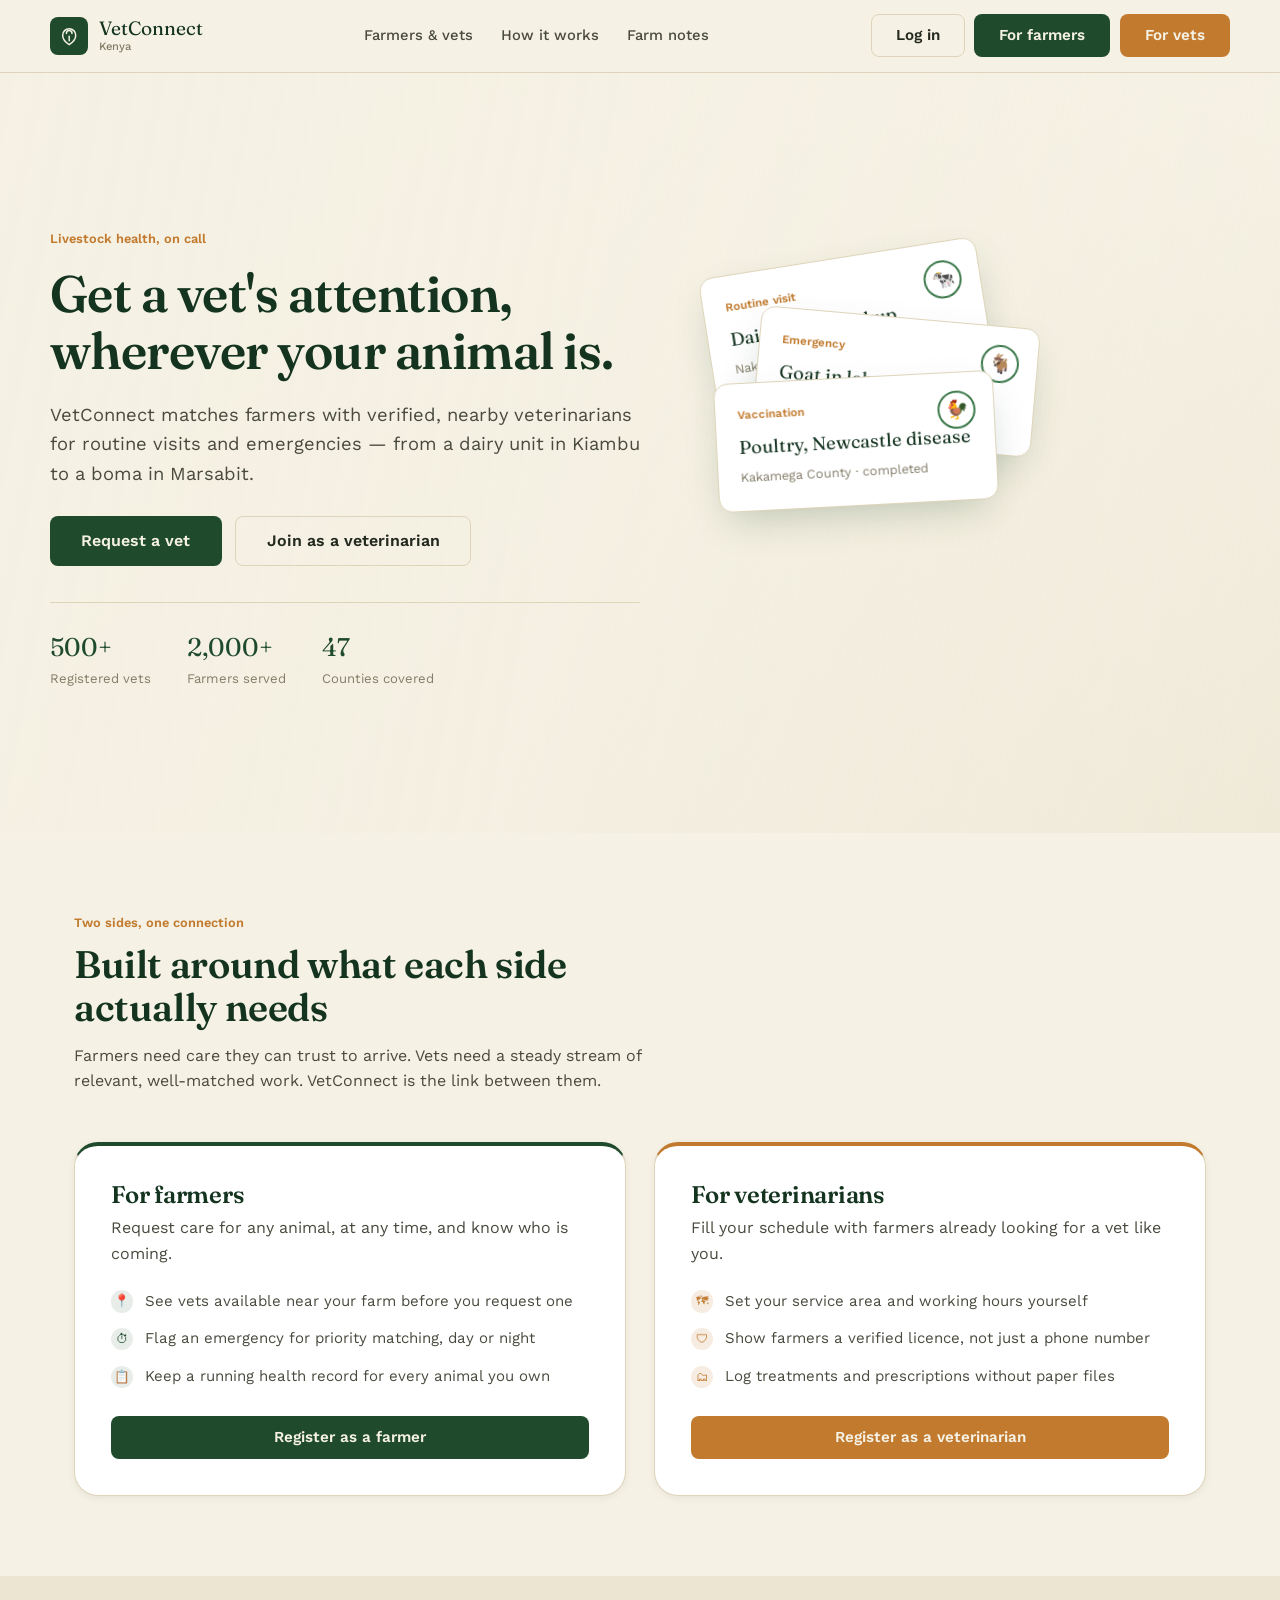
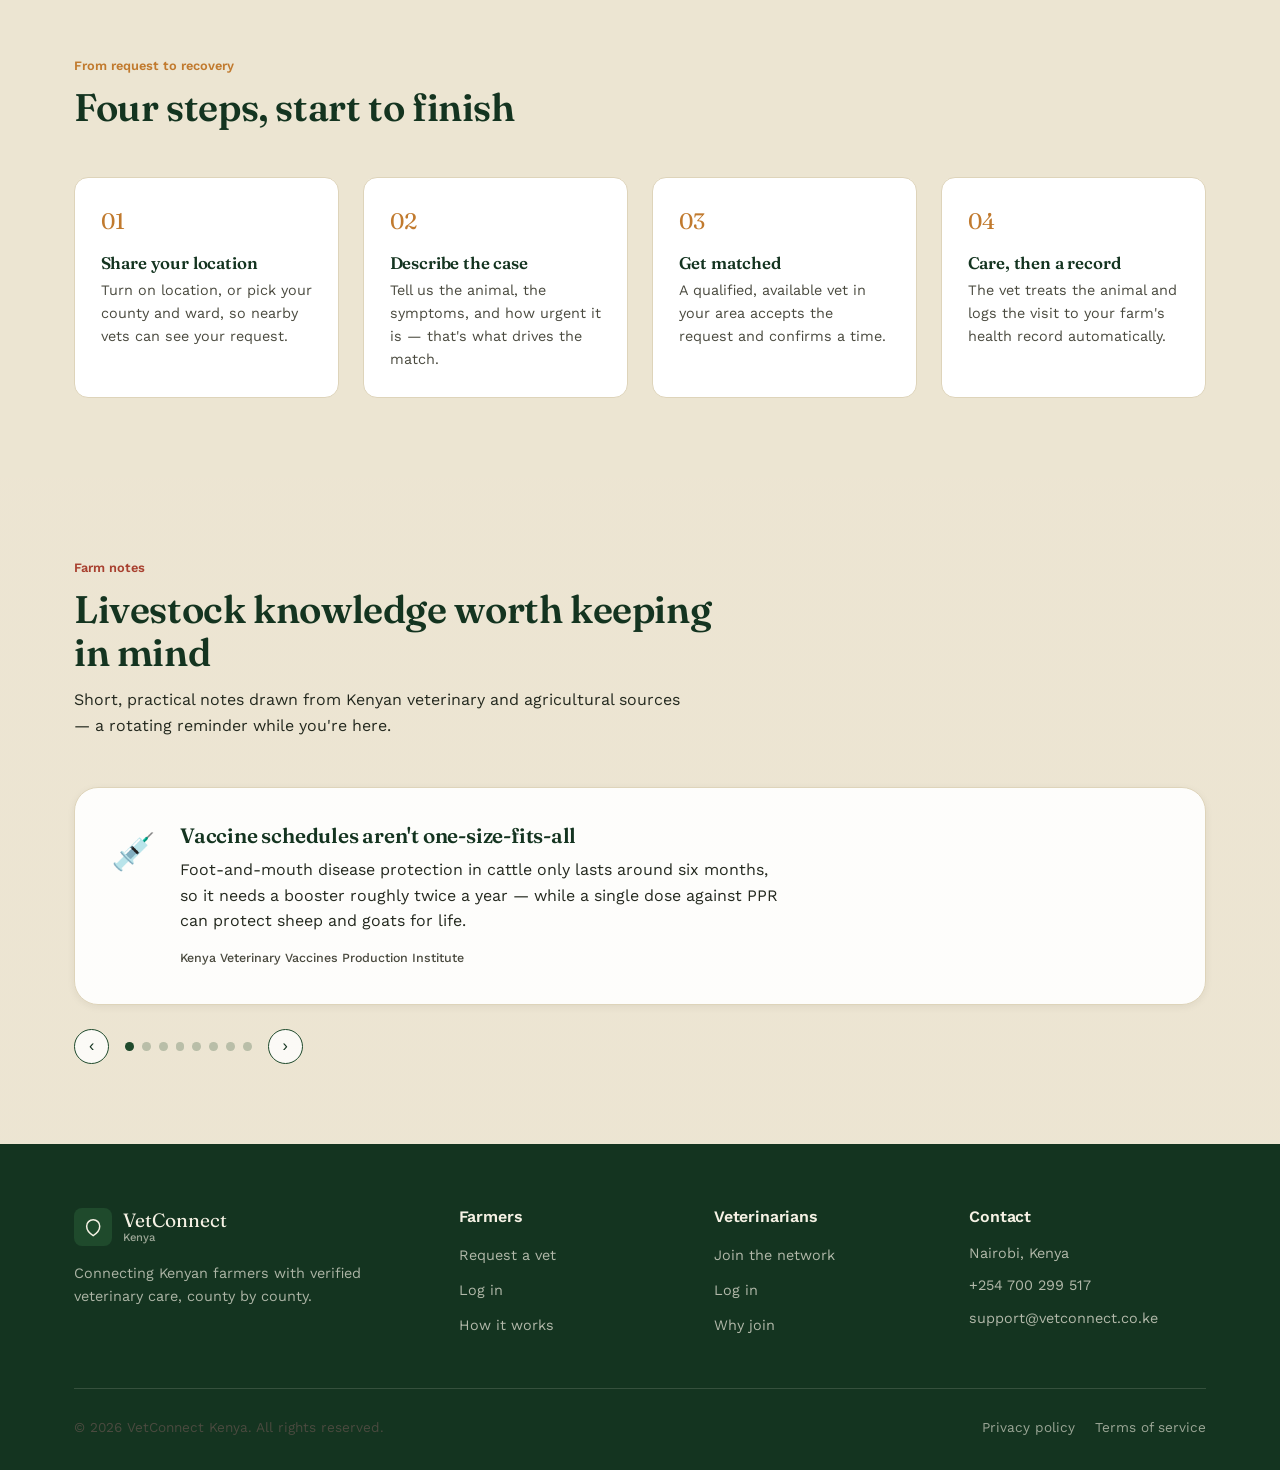
==== index.html @ 96717d95 "Add files via upload" ====
<!DOCTYPE html>
<html lang="en">
<head>
<meta charset="UTF-8" />
<meta name="viewport" content="width=device-width, initial-scale=1.0" />
<title>VetConnect Kenya — Veterinary care for every herd</title>
<meta name="description" content="Connect Kenyan farmers with verified veterinarians for routine and emergency livestock care, anywhere in the country." />
<link rel="stylesheet" href="styles.css" />
</head>
<body>

<header class="site-header">
  <div class="container header-row">
    <a href="index.html" class="brand">
      <span class="brand-mark">
        <svg viewBox="0 0 24 24" fill="none" xmlns="http://www.w3.org/2000/svg">
          <path d="M12 21c-4-2.5-7-6-7-10a7 7 0 0 1 14 0c0 4-3 7.5-7 10Z" stroke="#F5F1E4" stroke-width="1.6"/>
          <path d="M12 12v5" stroke="#F5F1E4" stroke-width="1.6" stroke-linecap="round"/>
          <path d="M9 9c0-1.7 1.3-3 3-3s3 1.3 3 3" stroke="#F5F1E4" stroke-width="1.6" stroke-linecap="round"/>
        </svg>
      </span>
      <span class="brand-name">VetConnect<small>Kenya</small></span>
    </a>
    <nav class="main-nav">
      <a href="#audience">Farmers &amp; vets</a>
      <a href="#how-it-works">How it works</a>
      <a href="#farm-notes">Farm notes</a>
    </nav>
    <div class="header-actions">
      <a href="login.html" class="btn btn-outline">Log in</a>
      <a href="register-farmer.html" class="btn btn-primary">For farmers</a>
      <a href="register-vet.html" class="btn btn-accent">For vets</a>
    </div>
    <button class="nav-toggle" aria-label="Toggle menu"><span></span><span></span><span></span></button>
  </div>
</header>

<section class="hero">
  <div class="container hero-inner">
    <div class="hero-copy">
      <span class="eyebrow">Livestock health, on call</span>
      <h1>Get a vet's attention, wherever your animal is.</h1>
      <p class="lede">VetConnect matches farmers with verified, nearby veterinarians for routine visits and emergencies — from a dairy unit in Kiambu to a boma in Marsabit.</p>
      <div class="hero-actions">
        <a href="register-farmer.html" class="btn btn-primary btn-lg">Request a vet</a>
        <a href="register-vet.html" class="btn btn-outline btn-lg">Join as a veterinarian</a>
      </div>
      <div class="hero-stats">
        <div class="hero-stat"><div class="num">500+</div><div class="label">Registered vets</div></div>
        <div class="hero-stat"><div class="num">2,000+</div><div class="label">Farmers served</div></div>
        <div class="hero-stat"><div class="num">47</div><div class="label">Counties covered</div></div>
      </div>
    </div>
    <div class="card-stack" aria-hidden="true">
      <div class="record-card c1">
        <div class="tag">Routine visit</div>
        <div class="title">Dairy herd checkup</div>
        <div class="meta">Nakuru County · confirmed</div>
        <div class="stamp">🐄</div>
      </div>
      <div class="record-card c2">
        <div class="tag">Emergency</div>
        <div class="title">Goat in labour</div>
        <div class="meta">Kajiado County · vet en route</div>
        <div class="stamp">🐐</div>
      </div>
      <div class="record-card c3">
        <div class="tag">Vaccination</div>
        <div class="title">Poultry, Newcastle disease</div>
        <div class="meta">Kakamega County · completed</div>
        <div class="stamp">🐓</div>
      </div>
    </div>
  </div>
</section>

<section id="audience">
  <div class="container">
    <div class="section-head">
      <span class="eyebrow">Two sides, one connection</span>
      <h2>Built around what each side actually needs</h2>
      <p>Farmers need care they can trust to arrive. Vets need a steady stream of relevant, well-matched work. VetConnect is the link between them.</p>
    </div>
    <div class="audience-grid">
      <div class="audience-card for-farmer">
        <h3>For farmers</h3>
        <p class="sub">Request care for any animal, at any time, and know who is coming.</p>
        <ul class="audience-list">
          <li><span class="dot">📍</span> See vets available near your farm before you request one</li>
          <li><span class="dot">⏱</span> Flag an emergency for priority matching, day or night</li>
          <li><span class="dot">📋</span> Keep a running health record for every animal you own</li>
        </ul>
        <a href="register-farmer.html" class="btn btn-primary btn-block">Register as a farmer</a>
      </div>
      <div class="audience-card for-vet">
        <h3>For veterinarians</h3>
        <p class="sub">Fill your schedule with farmers already looking for a vet like you.</p>
        <ul class="audience-list">
          <li><span class="dot">🗺</span> Set your service area and working hours yourself</li>
          <li><span class="dot">🛡</span> Show farmers a verified licence, not just a phone number</li>
          <li><span class="dot">🗂</span> Log treatments and prescriptions without paper files</li>
        </ul>
        <a href="register-vet.html" class="btn btn-accent btn-block">Register as a veterinarian</a>
      </div>
    </div>
  </div>
</section>

<section id="how-it-works" style="background: var(--sand-deep);">
  <div class="container">
    <div class="section-head">
      <span class="eyebrow">From request to recovery</span>
      <h2>Four steps, start to finish</h2>
    </div>
    <div class="steps-grid">
      <div class="step-card">
        <div class="step-index">01</div>
        <h4>Share your location</h4>
        <p>Turn on location, or pick your county and ward, so nearby vets can see your request.</p>
      </div>
      <div class="step-card">
        <div class="step-index">02</div>
        <h4>Describe the case</h4>
        <p>Tell us the animal, the symptoms, and how urgent it is — that's what drives the match.</p>
      </div>
      <div class="step-card">
        <div class="step-index">03</div>
        <h4>Get matched</h4>
        <p>A qualified, available vet in your area accepts the request and confirms a time.</p>
      </div>
      <div class="step-card">
        <div class="step-index">04</div>
        <h4>Care, then a record</h4>
        <p>The vet treats the animal and logs the visit to your farm's health record automatically.</p>
      </div>
    </div>
  </div>
</section>

<section id="farm-notes" class="notes-section">
  <div class="container">
    <div class="section-head">
      <span class="eyebrow">Farm notes</span>
      <h2>Livestock knowledge worth keeping in mind</h2>
      <p>Short, practical notes drawn from Kenyan veterinary and agricultural sources — a rotating reminder while you're here.</p>
    </div>
    <div class="notes-carousel" data-notes>
      <div class="notes-track">
        <div class="note-slide active">
          <div class="note-icon">💉</div>
          <div>
            <h3>Vaccine schedules aren't one-size-fits-all</h3>
            <p>Foot-and-mouth disease protection in cattle only lasts around six months, so it needs a booster roughly twice a year — while a single dose against PPR can protect sheep and goats for life.</p>
            <span class="note-source">Kenya Veterinary Vaccines Production Institute</span>
          </div>
        </div>
        <div class="note-slide">
          <div class="note-icon">🗺</div>
          <div>
            <h3>Vaccination priorities differ by region</h3>
            <p>National campaigns tend to target foot-and-mouth disease in dairy areas and PPR in arid and semi-arid zones, since an outbreak can trigger quarantines that stop a farmer from selling animals at all.</p>
            <span class="note-source">Ministry of Agriculture and Livestock Development</span>
          </div>
        </div>
        <div class="note-slide">
          <div class="note-icon">🐓</div>
          <div>
            <h3>Village poultry can skip the cold chain</h3>
            <p>A heat-stable strain of Newcastle disease vaccine lets free-range chickens be protected from about a week old, with boosters roughly every three months, without needing refrigeration in the field.</p>
            <span class="note-source">AfroTools agricultural data</span>
          </div>
        </div>
        <div class="note-slide">
          <div class="note-icon">🪱</div>
          <div>
            <h3>Deworm before you vaccinate</h3>
            <p>An animal carrying a heavy parasite load mounts a weaker immune response to a vaccine, so leaving one to two weeks between deworming and vaccination gets more out of both.</p>
            <span class="note-source">Agriculture.Institute best-practice notes</span>
          </div>
        </div>
        <div class="note-slide">
          <div class="note-icon">🌾</div>
          <div>
            <h3>Dry-season feed shortages are predictable</h3>
            <p>Smallholder herds that rely on Napier grass and crop residue tend to run short around September and October — farmers who bank surplus feed as hay or silage in the wet season ride that gap out more easily.</p>
            <span class="note-source">Smallholder dairy feeding research, semi-arid Kenya</span>
          </div>
        </div>
        <div class="note-slide">
          <div class="note-icon">🌿</div>
          <div>
            <h3>Fodder trees can rival concentrate feed</h3>
            <p>Calliandra, a fodder shrub grown across East Africa, carries protein levels close to commercial dairy concentrate and has been linked to a real lift in milk income where farmers plant enough of it.</p>
            <span class="note-source">Dairy nutrition research, Nyeri and Meru counties</span>
          </div>
        </div>
        <div class="note-slide">
          <div class="note-icon">🦟</div>
          <div>
            <h3>Time skin-disease vaccines around the rains</h3>
            <p>Cattle are usually first vaccinated against Lumpy Skin Disease around six months old, with a yearly booster best given just before the rains, when biting insects that spread the virus are most active.</p>
            <span class="note-source">Livestock vaccine guidance, Kenyan farm advisories</span>
          </div>
        </div>
        <div class="note-slide">
          <div class="note-icon">🌡</div>
          <div>
            <h3>The cold chain is where programs quietly fail</h3>
            <p>Most vaccines need to stay between about 2°C and 8°C from purchase to injection — a gap in that chain is one of the most common, least visible reasons a vaccination doesn't take.</p>
            <span class="note-source">Livestock vaccination guidance, Kenyan farm advisories</span>
          </div>
        </div>
      </div>
      <div class="notes-controls">
        <button class="notes-nav-btn" data-notes-prev aria-label="Previous tip">‹</button>
        <div class="notes-dots"></div>
        <button class="notes-nav-btn" data-notes-next aria-label="Next tip">›</button>
      </div>
    </div>
  </div>
</section>

<!--<section>
  <div class="container">
    <div class="cta-banner">
      <div>
        <h3>Your herd's next checkup shouldn't wait on a phone tree.</h3>
        <p>Set up your account in a couple of minutes and put a name to the vet who'll answer your next call.</p>
      </div>
      <div class="cta-banner-actions">
        <a href="register-farmer.html" class="btn btn-accent btn-lg">Get started as a farmer</a>
        <a href="register-vet.html" class="btn btn-ghost-light btn-lg">Get started as a vet</a>
      </div>
    </div>
  </div>
</section>
-->

<footer class="site-footer">
  <div class="container">
    <div class="footer-grid">
      <div class="footer-brand">
        <a href="index.html" class="brand">
          <span class="brand-mark">
            <svg viewBox="0 0 24 24" fill="none" xmlns="http://www.w3.org/2000/svg">
              <path d="M12 21c-4-2.5-7-6-7-10a7 7 0 0 1 14 0c0 4-3 7.5-7 10Z" stroke="#F5F1E4" stroke-width="1.6"/>
            </svg>
          </span>
          <span class="brand-name">VetConnect<small>Kenya</small></span>
        </a>
        <p>Connecting Kenyan farmers with verified veterinary care, county by county.</p>
      </div>
      <div class="footer-col">
        <h4>Farmers</h4>
        <ul>
          <li><a href="register-farmer.html">Request a vet</a></li>
          <li><a href="login.html">Log in</a></li>
          <li><a href="#how-it-works">How it works</a></li>
        </ul>
      </div>
      <div class="footer-col">
        <h4>Veterinarians</h4>
        <ul>
          <li><a href="register-vet.html">Join the network</a></li>
          <li><a href="login.html">Log in</a></li>
          <li><a href="#audience">Why join</a></li>
        </ul>
      </div>
      <div class="footer-col">
        <h4>Contact</h4>
        <p>Nairobi, Kenya</p>
        <p>+254 700 299 517</p>
        <p>support@vetconnect.co.ke</p>
      </div>
    </div>
    <div class="footer-bottom">
      <p>© 2026 VetConnect Kenya. All rights reserved.</p>
      <div class="footer-legal">
        <a href="#">Privacy policy</a>
        <a href="#">Terms of service</a>
      </div>
    </div>
  </div>
</footer>

<script src="script.js"></script>
<script>
// If already signed in, swap the auth buttons for a dashboard link
(function(){const u=Session.user;if(!u||!Session.token)return;const a=document.querySelector('.header-actions');
a.innerHTML='<a href="'+Session.home(u.role)+'" class="btn btn-primary">Open my dashboard</a><a href="#" class="btn btn-outline" id="lo">Log out</a>';
document.getElementById('lo').onclick=e=>{e.preventDefault();Session.clear();location.reload();};})();
</script>
</body>
</html>
---- styles.css ----
/* ==========================================================================
   VetConnect Kenya — Design System
   Palette: deep forest greens (pasture) + burnt ochre (savanna sun)
   Type: Fraunces (display, warm serif) + Work Sans (body, grotesk)
   ========================================================================== */

@import url('https://fonts.googleapis.com/css2?family=Fraunces:opsz,wght@9..144,400;9..144,500;9..144,600;9..144,700&family=Work+Sans:wght@400;500;600;700&display=swap');

*, *::before, *::after { box-sizing: border-box; margin: 0; padding: 0; }

:root {
  /* Core palette */
  --forest: #1F4A2C;
  --forest-deep: #143420;
  --forest-light: #3E7A4C;
  --ochre: #C17A2E;
  --ochre-light: #E0A458;
  --brick: #A8402F;

  --sand: #F5F1E4;
  --sand-deep: #ECE5D2;
  --ink: #24291F;
  --ink-soft: #4A4A3F;
  --muted: #837C68;
  --card: #FFFFFF;
  --line: #DED4BA;

  --on-forest: #F5F1E4;

  --shadow-1: 0 2px 10px -2px rgba(36, 41, 31, 0.10);
  --shadow-2: 0 16px 40px -12px rgba(31, 74, 44, 0.28);

  --radius-s: 8px;
  --radius-m: 14px;
  --radius-l: 24px;

  --font-display: 'Fraunces', 'Iowan Old Style', Georgia, serif;
  --font-body: 'Work Sans', system-ui, -apple-system, sans-serif;

  --wrap: 1180px;
}

html { scroll-behavior: smooth; }

body {
  font-family: var(--font-body);
  background: var(--sand);
  color: var(--ink);
  line-height: 1.6;
  font-size: 16px;
  -webkit-font-smoothing: antialiased;
}

@media (prefers-reduced-motion: reduce) {
  html { scroll-behavior: auto; }
  *, *::before, *::after { animation-duration: 0.001ms !important; animation-iteration-count: 1 !important; transition-duration: 0.001ms !important; }
}

.container { max-width: var(--wrap); margin: 0 auto; padding: 0 1.5rem; }

h1, h2, h3, h4 {
  font-family: var(--font-display);
  font-weight: 600;
  line-height: 1.12;
  color: var(--forest-deep);
  letter-spacing: -0.01em;
}

p { color: var(--ink-soft); max-width: 62ch; }

a { color: inherit; }

.eyebrow {
  font-family: var(--font-body);
  font-size: 0.8rem;
  font-weight: 600;
  color: var(--ochre);
}

.forest { color: var(--forest); }
.ochre { color: var(--ochre); }
.brick { color: var(--brick); }

/* ---------- Buttons ---------- */
.btn {
  display: inline-flex;
  align-items: center;
  justify-content: center;
  gap: 0.5rem;
  padding: 0.8rem 1.5rem;
  border-radius: var(--radius-s);
  font-family: var(--font-body);
  font-weight: 600;
  font-size: 0.95rem;
  cursor: pointer;
  border: 1px solid transparent;
  transition: transform 0.15s ease, box-shadow 0.15s ease, background 0.15s ease;
  text-decoration: none;
  line-height: 1;
}
.btn-primary { background: var(--forest); color: var(--on-forest); }
.btn-primary:hover { background: var(--forest-deep); box-shadow: var(--shadow-1); }
.btn-accent { background: var(--ochre); color: var(--on-forest); }
.btn-accent:hover { background: #A9661F; box-shadow: var(--shadow-1); }
.btn-outline { background: transparent; border-color: var(--line); color: var(--ink); }
.btn-outline:hover { background: var(--card); border-color: var(--forest); }
.btn-ghost-light { background: transparent; border-color: rgba(245,241,228,0.4); color: var(--on-forest); }
.btn-ghost-light:hover { background: rgba(245,241,228,0.12); }
.btn-lg { padding: 1rem 1.9rem; font-size: 1rem; }
.btn-block { width: 100%; }
.btn:disabled { opacity: 0.6; cursor: not-allowed; }

/* ---------- Header ---------- */
.site-header {
  background: rgba(245, 241, 228, 0.92);
  backdrop-filter: blur(8px);
  border-bottom: 1px solid var(--line);
  position: sticky;
  top: 0;
  z-index: 50;
}
.header-row {
  display: flex;
  align-items: center;
  justify-content: space-between;
  padding: 0.9rem 0;
  gap: 1rem;
}
.brand { display: flex; align-items: center; gap: 0.65rem; text-decoration: none; }
.brand-mark {
  width: 2.4rem; height: 2.4rem; border-radius: 8px;
  background: var(--forest);
  display: flex; align-items: center; justify-content: center;
  flex-shrink: 0;
}
.brand-mark svg { width: 1.4rem; height: 1.4rem; }
.brand-name { font-family: var(--font-display); font-size: 1.2rem; color: var(--forest-deep); line-height: 1; }
.brand-name small { display: block; font-family: var(--font-body); font-size: 0.7rem; color: var(--muted); font-weight: 500; margin-top: 0.15rem; }

.main-nav { display: flex; align-items: center; gap: 1.75rem; }
.main-nav a { text-decoration: none; color: var(--ink-soft); font-size: 0.92rem; font-weight: 500; transition: color 0.2s; }
.main-nav a:hover { color: var(--forest); }

.header-actions { display: flex; align-items: center; gap: 0.6rem; }
.nav-toggle { display: none; background: none; border: none; cursor: pointer; padding: 0.4rem; }
.nav-toggle span { display: block; width: 22px; height: 2px; background: var(--ink); margin: 5px 0; }

/* ---------- Hero ---------- */
.hero { position: relative; overflow: hidden; background: linear-gradient(180deg, var(--sand) 0%, var(--sand-deep) 100%); }
.hero-inner {
  display: grid;
  grid-template-columns: 1.05fr 0.95fr;
  gap: 3.5rem;
  align-items: center;
  padding: 4.5rem 0 4rem;
}
.hero-copy .eyebrow { display: inline-block; margin-bottom: 1rem; }
.hero-copy h1 { font-size: clamp(2.2rem, 4vw, 3.4rem); margin-bottom: 1.25rem; }
.hero-copy p.lede { font-size: 1.15rem; margin-bottom: 1.75rem; }
.hero-actions { display: flex; flex-wrap: wrap; gap: 0.85rem; margin-bottom: 2.25rem; }

.hero-stats { display: flex; gap: 2.25rem; flex-wrap: wrap; padding-top: 1.5rem; border-top: 1px solid var(--line); }
.hero-stat .num { font-family: var(--font-display); font-size: 1.6rem; color: var(--forest); }
.hero-stat .label { font-size: 0.82rem; color: var(--muted); }

/* Record-card stack visual (replaces generic phone mockup) */
.card-stack {
  position: relative;
  height: 420px;
  display: flex;
  align-items: center;
  justify-content: center;
}
.record-card {
  position: absolute;
  width: 280px;
  background: var(--card);
  border-radius: var(--radius-m);
  box-shadow: var(--shadow-2);
  padding: 1.4rem;
  border: 1px solid var(--line);
  opacity: 0;
  transform: translateY(28px) rotate(0deg);
  animation: settle 0.7s cubic-bezier(.2,.8,.2,1) forwards;
}
.record-card .tag { font-size: 0.72rem; font-weight: 600; color: var(--ochre); text-transform: none; margin-bottom: 0.5rem; }
.record-card .title { font-family: var(--font-display); font-size: 1.15rem; color: var(--forest-deep); margin-bottom: 0.35rem; }
.record-card .meta { font-size: 0.8rem; color: var(--muted); }
.record-card .stamp {
  position: absolute; top: 1.1rem; right: 1.1rem;
  width: 2.4rem; height: 2.4rem; border-radius: 50%;
  border: 2px solid var(--forest-light);
  display: flex; align-items: center; justify-content: center;
  font-size: 1.15rem;
}
.record-card.c1 { --r: -9deg; z-index: 1; animation-delay: 0.05s; top: 10px; left: 10px; }
.record-card.c2 { --r: 5deg; z-index: 2; animation-delay: 0.2s; top: 70px; left: 60px; }
.record-card.c3 { --r: -3deg; z-index: 3; animation-delay: 0.35s; top: 130px; left: 20px; }
@keyframes settle {
  from { opacity: 0; transform: translateY(28px) rotate(0deg); }
  to   { opacity: 1; transform: translateY(0) rotate(var(--r)); }
}

/* ---------- Section shell ---------- */
section { padding: 5rem 0; }
.section-head { max-width: 640px; margin-bottom: 3rem; }
.section-head .eyebrow { display: block; margin-bottom: 0.6rem; }
.section-head h2 { font-size: clamp(1.8rem, 3vw, 2.4rem); margin-bottom: 0.85rem; }

/* ---------- Audience split (replaces duplicated feature columns) ---------- */
.audience-grid { display: grid; grid-template-columns: 1fr 1fr; gap: 1.75rem; }
.audience-card {
  background: var(--card);
  border: 1px solid var(--line);
  border-radius: var(--radius-l);
  padding: 2.25rem;
  box-shadow: var(--shadow-1);
  display: flex;
  flex-direction: column;
}
.audience-card.for-farmer { border-top: 4px solid var(--forest); }
.audience-card.for-vet { border-top: 4px solid var(--ochre); }
.audience-card h3 { font-size: 1.5rem; margin-bottom: 0.4rem; }
.audience-card p.sub { margin-bottom: 1.4rem; }
.audience-list { list-style: none; display: flex; flex-direction: column; gap: 0.85rem; margin-bottom: 1.75rem; flex: 1; }
.audience-list li { display: flex; gap: 0.7rem; font-size: 0.94rem; color: var(--ink-soft); align-items: flex-start; }
.audience-list li .dot {
  flex-shrink: 0; width: 1.4rem; height: 1.4rem; border-radius: 50%;
  display: flex; align-items: center; justify-content: center;
  font-size: 0.78rem; margin-top: 0.1rem;
}
.for-farmer .dot { background: rgba(31,74,44,0.1); color: var(--forest); }
.for-vet .dot { background: rgba(193,122,46,0.14); color: var(--ochre); }

/* ---------- Steps ---------- */
.steps-grid { display: grid; grid-template-columns: repeat(4, 1fr); gap: 1.5rem; }
.step-card { background: var(--card); border: 1px solid var(--line); border-radius: var(--radius-m); padding: 1.6rem; position: relative; }
.step-index { font-family: var(--font-display); font-size: 1.4rem; color: var(--ochre); margin-bottom: 0.9rem; }
.step-card h4 { font-size: 1.05rem; margin-bottom: 0.4rem; }
.step-card p { font-size: 0.9rem; }

/* ---------- Farm Notes carousel (educational content) ---------- */
.notes-section { background: var(--forest-deep); color: var(--on-forest); }
.notes-section .section-head h2 { color: var(--on-forest); }
.notes-section .section-head p { color: rgba(245,241,228,0.72); }
.notes-section .eyebrow { color: var(--ochre-light); }

.notes-carousel { position: relative; }
.notes-track { display: grid; grid-template-columns: 1fr; }
.note-slide {
  grid-column: 1; grid-row: 1;
  display: grid;
  grid-template-columns: auto 1fr;
  gap: 1.5rem;
  align-items: flex-start;
  background: rgba(245,241,228,0.06);
  border: 1px solid rgba(245,241,228,0.14);
  border-radius: var(--radius-l);
  padding: 2.25rem;
  opacity: 0;
  visibility: hidden;
  transition: opacity 0.5s ease;
}
.note-slide.active { opacity: 1; visibility: visible; position: relative; }
.note-slide:not(.active) { position: absolute; inset: 0; }
.note-icon { font-size: 2.25rem; }
.note-slide h3 { color: var(--on-forest); font-size: 1.3rem; margin-bottom: 0.65rem; }
.note-slide p { color: rgba(245,241,228,0.82); max-width: 60ch; margin: 0; }
.note-source { display: block; margin-top: 0.85rem; font-size: 0.78rem; color: rgba(245,241,228,0.5); }

.notes-controls { display: flex; align-items: center; gap: 1rem; margin-top: 1.5rem; }
.notes-dots { display: flex; gap: 0.5rem; }
.notes-dots button {
  width: 0.55rem; height: 0.55rem; border-radius: 50%; border: none;
  background: rgba(245,241,228,0.3); cursor: pointer; padding: 0;
}
.notes-dots button.active { background: var(--ochre-light); }
.notes-nav-btn {
  width: 2.2rem; height: 2.2rem; border-radius: 50%;
  border: 1px solid rgba(245,241,228,0.3); background: transparent; color: var(--on-forest);
  cursor: pointer; font-size: 1rem; display: flex; align-items: center; justify-content: center;
}
.notes-nav-btn:hover { background: rgba(245,241,228,0.12); }

/* ---------- CTA banner ---------- */
.cta-banner {
  background: var(--forest);
  color: var(--on-forest);
  border-radius: var(--radius-l);
  padding: 3rem;
  display: flex;
  align-items: center;
  justify-content: space-between;
  gap: 2rem;
  flex-wrap: wrap;
}
.cta-banner h3 { color: var(--on-forest); font-size: 1.7rem; margin-bottom: 0.5rem; }
.cta-banner p { color: rgba(245,241,228,0.78); margin-bottom: 0; }
.cta-banner-actions { display: flex; gap: 0.85rem; flex-wrap: wrap; }

/* ---------- Footer ---------- */
.site-footer { background: var(--forest-deep); color: rgba(245,241,228,0.85); padding: 4rem 0 2rem; }
.footer-grid { display: grid; grid-template-columns: 1.6fr 1fr 1fr 1.1fr; gap: 2.5rem; margin-bottom: 3rem; }
.site-footer .brand-name { color: var(--on-forest); }
.site-footer .brand-name small { color: rgba(245,241,228,0.6); }
.footer-brand p { font-size: 0.9rem; color: rgba(245,241,228,0.68); margin: 1rem 0 0; }
.footer-col h4 { color: var(--on-forest); font-size: 1rem; margin-bottom: 1rem; font-family: var(--font-body); font-weight: 600; }
.footer-col ul { list-style: none; display: flex; flex-direction: column; gap: 0.6rem; }
.footer-col a { color: rgba(245,241,228,0.7); text-decoration: none; font-size: 0.9rem; }
.footer-col a:hover { color: var(--on-forest); }
.footer-col p { color: rgba(245,241,228,0.7); font-size: 0.9rem; margin-bottom: 0.6rem; }
.footer-bottom { border-top: 1px solid rgba(245,241,228,0.15); padding-top: 1.75rem; display: flex; justify-content: space-between; flex-wrap: wrap; gap: 1rem; font-size: 0.85rem; color: rgba(245,241,228,0.6); }
.footer-legal { display: flex; gap: 1.25rem; }
.footer-legal a { color: rgba(245,241,228,0.6); text-decoration: none; }
.footer-legal a:hover { color: var(--on-forest); }

/* ---------- Forms (register / login) ---------- */
.auth-shell {
  min-height: calc(100vh - 65px);
  display: grid;
  grid-template-columns: 1fr 1fr;
}
.auth-aside {
  background: var(--forest-deep);
  color: var(--on-forest);
  padding: 3.5rem;
  display: flex;
  flex-direction: column;
  justify-content: space-between;
}
.auth-aside h2 { color: var(--on-forest); font-size: 2rem; max-width: 22ch; }
.auth-aside p { color: rgba(245,241,228,0.75); margin-top: 1rem; max-width: 40ch; }
.aside-points { list-style: none; display: flex; flex-direction: column; gap: 1.1rem; margin-top: 2.5rem; }
.aside-points li { display: flex; gap: 0.75rem; font-size: 0.94rem; color: rgba(245,241,228,0.85); }
.auth-main { display: flex; align-items: center; justify-content: center; padding: 3rem 1.5rem; }
.auth-form-wrap { width: 100%; max-width: 420px; }
.auth-form-wrap .eyebrow { display: block; margin-bottom: 0.5rem; }
.auth-form-wrap h1 { font-size: 1.9rem; margin-bottom: 0.4rem; }
.auth-form-wrap > p { margin-bottom: 2rem; }

.field { margin-bottom: 1.15rem; }
.field label { display: block; font-size: 0.85rem; font-weight: 600; color: var(--ink-soft); margin-bottom: 0.4rem; }
.field input,
.field select,
.field textarea {
  width: 100%;
  padding: 0.75rem 0.9rem;
  border: 1px solid var(--line);
  border-radius: var(--radius-s);
  font-family: var(--font-body);
  font-size: 0.95rem;
  background: var(--card);
  color: var(--ink);
}
.field input:focus, .field select:focus, .field textarea:focus {
  outline: 2px solid var(--forest-light);
  outline-offset: 1px;
  border-color: var(--forest-light);
}
.field-row { display: grid; grid-template-columns: 1fr 1fr; gap: 1rem; }
.role-toggle { display: flex; gap: 0.6rem; margin-bottom: 1.5rem; }
.role-toggle button {
  flex: 1; padding: 0.7rem; border-radius: var(--radius-s); border: 1px solid var(--line);
  background: var(--card); font-family: var(--font-body); font-weight: 600; font-size: 0.9rem; cursor: pointer;
  color: var(--ink-soft);
}
.role-toggle button.active { background: var(--forest); color: var(--on-forest); border-color: var(--forest); }
.form-foot { margin-top: 1.5rem; font-size: 0.9rem; color: var(--muted); text-align: center; }
.form-foot a { color: var(--forest); font-weight: 600; text-decoration: none; }
.form-note { font-size: 0.78rem; color: var(--muted); margin-top: 1.25rem; }

/* ---------- Dashboard ---------- */
.dash-shell { display: flex; min-height: calc(100vh - 65px); }
.dash-side {
  width: 240px; flex-shrink: 0; background: var(--forest-deep); color: var(--on-forest);
  padding: 2rem 1.25rem; display: flex; flex-direction: column; gap: 0.35rem;
}
.dash-side .who { padding: 0 0.5rem 1.5rem; border-bottom: 1px solid rgba(245,241,228,0.15); margin-bottom: 1rem; }
.dash-side .who .name { font-family: var(--font-display); font-size: 1.15rem; }
.dash-side .who .role { font-size: 0.8rem; color: rgba(245,241,228,0.6); }
.dash-link {
  display: flex; align-items: center; gap: 0.7rem; padding: 0.65rem 0.75rem; border-radius: var(--radius-s);
  color: rgba(245,241,228,0.82); text-decoration: none; font-size: 0.92rem; font-weight: 500;
}
.dash-link:hover { background: rgba(245,241,228,0.08); }
.dash-link.active { background: rgba(245,241,228,0.12); color: var(--on-forest); }
.dash-main { flex: 1; padding: 2.5rem 3rem; background: var(--sand); }
.dash-header { display: flex; justify-content: space-between; align-items: flex-start; margin-bottom: 2rem; flex-wrap: wrap; gap: 1rem; }
.dash-header h1 { font-size: 1.8rem; }
.dash-header p { margin-top: 0.25rem; }

.dash-grid { display: grid; grid-template-columns: repeat(3, 1fr); gap: 1.25rem; margin-bottom: 2rem; }
.stat-card { background: var(--card); border: 1px solid var(--line); border-radius: var(--radius-m); padding: 1.4rem; }
.stat-card .num { font-family: var(--font-display); font-size: 1.9rem; color: var(--forest); }
.stat-card .label { font-size: 0.85rem; color: var(--muted); margin-top: 0.2rem; }

.panel { background: var(--card); border: 1px solid var(--line); border-radius: var(--radius-m); padding: 1.6rem; margin-bottom: 1.5rem; }
.panel h3 { font-size: 1.1rem; margin-bottom: 1rem; }
.list-row { display: flex; justify-content: space-between; align-items: center; padding: 0.75rem 0; border-bottom: 1px solid var(--line); font-size: 0.92rem; }
.list-row:last-child { border-bottom: none; }
.pill { font-size: 0.75rem; font-weight: 600; padding: 0.25rem 0.65rem; border-radius: 999px; }
.pill.done { background: rgba(31,74,44,0.1); color: var(--forest); }
.pill.progress { background: rgba(193,122,46,0.14); color: var(--ochre); }
.pill.new { background: rgba(168,64,47,0.12); color: var(--brick); }

.quick-grid { display: grid; grid-template-columns: 1fr 1fr; gap: 1rem; margin-bottom: 1.5rem; }
.quick-action {
  background: var(--card); border: 1px solid var(--line); border-radius: var(--radius-m);
  padding: 1.3rem; text-align: left; cursor: pointer; font-family: var(--font-body);
  display: flex; flex-direction: column; gap: 0.4rem;
}
.quick-action:hover { border-color: var(--forest-light); box-shadow: var(--shadow-1); }
.quick-action .icon { font-size: 1.4rem; }
.quick-action .title { font-weight: 600; color: var(--ink); }
.quick-action .desc { font-size: 0.82rem; color: var(--muted); }

.banner-tip {
  background: linear-gradient(120deg, var(--forest), var(--forest-light));
  color: var(--on-forest); border-radius: var(--radius-m); padding: 1.4rem 1.6rem;
  display: flex; gap: 1rem; align-items: flex-start; margin-bottom: 1.5rem;
}
.banner-tip .icon { font-size: 1.5rem; }
.banner-tip h4 { color: var(--on-forest); font-size: 1rem; margin-bottom: 0.25rem; }
.banner-tip p { color: rgba(245,241,228,0.85); font-size: 0.9rem; margin: 0; }

.modal-backdrop {
  position: fixed; inset: 0; background: rgba(20,52,32,0.45); display: none;
  align-items: center; justify-content: center; z-index: 100; padding: 1.5rem;
}
.modal-backdrop.open { display: flex; }
.modal-box { background: var(--card); border-radius: var(--radius-m); padding: 2rem; max-width: 420px; width: 100%; }
.modal-box h3 { margin-bottom: 0.6rem; }
.modal-box p { margin-bottom: 1.5rem; }
.modal-actions { display: flex; gap: 0.75rem; justify-content: flex-end; }

/* ---------- Responsive ---------- */
@media (max-width: 980px) {
  .hero-inner { grid-template-columns: 1fr; padding-top: 2.5rem; }
  .card-stack { order: -1; height: 320px; }
  .audience-grid { grid-template-columns: 1fr; }
  .steps-grid { grid-template-columns: 1fr 1fr; }
  .footer-grid { grid-template-columns: 1fr 1fr; }
  .auth-shell { grid-template-columns: 1fr; }
  .auth-aside { display: none; }
  .dash-grid { grid-template-columns: 1fr; }
  .quick-grid { grid-template-columns: 1fr; }
}
@media (max-width: 720px) {
  .main-nav, .header-actions .btn-outline { display: none; }
  .nav-toggle { display: block; }
  .steps-grid { grid-template-columns: 1fr; }
  .footer-grid { grid-template-columns: 1fr; }
  .note-slide { grid-template-columns: 1fr; }
  .dash-shell { flex-direction: column; }
  .dash-side { width: 100%; flex-direction: row; overflow-x: auto; }
  .dash-main { padding: 1.75rem 1.25rem; }
  .cta-banner { flex-direction: column; align-items: flex-start; }
}

/* ==========================================================================
   Backend-era additions: farm backgrounds, toasts, chat, requests, tables
   ========================================================================== */
/* Farmer-style photo backgrounds (remote photos; the green overlay keeps text readable if they fail to load) */
.hero {
  background:
    linear-gradient(100deg, rgba(245,241,228,0.96) 0%, rgba(245,241,228,0.88) 45%, rgba(245,241,228,0.35) 100%),
    url('https://images.unsplash.com/photo-1500595046743-cd271d694d30?auto=format&fit=crop&w=1800&q=70') center/cover,
    linear-gradient(180deg, var(--sand) 0%, var(--sand-deep) 100%);
}
.auth-aside {
  background:
    linear-gradient(180deg, rgba(20,52,32,0.82), rgba(20,52,32,0.94)),
    url('https://images.unsplash.com/photo-1516467508483-a7212febe31a?auto=format&fit=crop&w=1000&q=70') center/cover,
    var(--forest-deep);
}
.notes-section {
  background:
    linear-gradient(rgba(236,229,210,0.93), rgba(236,229,210,0.93)),
    url('https://images.unsplash.com/photo-1560493676-04071c5f467b?auto=format&fit=crop&w=1600&q=60') center/cover, var(--sand-deep);
}
.dash-main { background: linear-gradient(rgba(245,241,228,0.95), rgba(245,241,228,0.95)), url('https://images.unsplash.com/photo-1500382017468-9049fed747ef?auto=format&fit=crop&w=1600&q=50') center/cover fixed, var(--sand); }
.dash-main [hidden], [hidden] { display: none !important; }
.dash-link { cursor: pointer; }
.dash-side .dash-link .count { margin-left: auto; background: var(--ochre); color: #fff; border-radius: 999px; font-size: 0.7rem; padding: 0.05rem 0.5rem; }
.dash-side .dash-link .count:empty { display: none; }

.toasts { position: fixed; top: 1rem; right: 1rem; z-index: 200; display: flex; flex-direction: column; gap: 0.5rem; max-width: 340px; }
.toast { background: var(--forest); color: var(--on-forest); padding: 0.8rem 1rem; border-radius: var(--radius-s); box-shadow: var(--shadow-2); font-size: 0.9rem; animation: toast-in .25s ease; }
.toast.err { background: var(--brick); } .toast.alert { background: var(--ochre); }
@keyframes toast-in { from { transform: translateY(-8px); opacity: 0; } }

.pill.emergency { background: var(--brick); color: #fff; } .pill.urgent { background: var(--ochre); color: #fff; }
.pill.cancelled { background: var(--sand-deep); color: var(--muted); }
.live-dot { display: inline-block; width: 9px; height: 9px; border-radius: 50%; background: #2f9e44; margin-right: 0.4rem; box-shadow: 0 0 0 0 rgba(47,158,68,.6); animation: pulse 1.8s infinite; }
@keyframes pulse { 70% { box-shadow: 0 0 0 8px rgba(47,158,68,0); } 100% { box-shadow: 0 0 0 0 rgba(47,158,68,0); } }
@media (prefers-reduced-motion: reduce) { .live-dot, .toast { animation: none; } }

.panel .head { display: flex; justify-content: space-between; align-items: center; gap: .75rem; flex-wrap: wrap; margin-bottom: .8rem; }
.panel .head h3 { margin: 0; }
.req-card { border: 1px solid var(--line); border-left: 4px solid var(--forest-light); border-radius: var(--radius-s); padding: 1rem 1.1rem; background: #fff; margin-bottom: .8rem; }
.req-card.emergency { border-left-color: var(--brick); } .req-card.urgent { border-left-color: var(--ochre); }
.req-top { display: flex; justify-content: space-between; gap: .75rem; flex-wrap: wrap; align-items: flex-start; }
.req-title { font-weight: 600; } .req-meta { font-size: .82rem; color: var(--muted); margin-top: .2rem; }
.req-actions { display: flex; gap: .5rem; flex-wrap: wrap; margin-top: .8rem; }
.btn-sm { padding: .4rem .8rem; font-size: .82rem; }
.empty { text-align: center; color: var(--muted); padding: 1.6rem 1rem; font-size: .92rem; }

.vet-card { display: flex; justify-content: space-between; align-items: center; gap: 1rem; padding: .8rem 0; border-bottom: 1px solid var(--line); }
.vet-card:last-child { border: 0; } .vet-card .dist { font-family: var(--font-display); color: var(--forest); font-size: 1.15rem; white-space: nowrap; }

.modal-box.wide { max-width: 560px; max-height: 92vh; overflow-y: auto; }
.modal-box select, .modal-box textarea, .modal-box input, .panel textarea, .panel input, .panel select, .field textarea {
  width: 100%; padding: .65rem .8rem; border: 1px solid var(--line); border-radius: var(--radius-s); font: inherit; background: #fff; color: var(--ink);
}
.modal-box .field { margin-bottom: .9rem; } .modal-box label { font-size: .85rem; font-weight: 600; display: block; margin-bottom: .25rem; }
.field textarea, .modal-box textarea { min-height: 84px; resize: vertical; }
.urgency-row { display: grid; grid-template-columns: repeat(3, 1fr); gap: .5rem; }
.urgency-row label { border: 1px solid var(--line); border-radius: var(--radius-s); padding: .6rem; text-align: center; cursor: pointer; font-weight: 500; margin: 0; }
.urgency-row input { display: none; } .urgency-row label:has(input:checked) { border-color: var(--forest); background: rgba(31,74,44,.08); }
.loc-btn { margin-bottom: .9rem; }

#chat-modal .modal-box { display: flex; flex-direction: column; max-width: 520px; height: min(640px, 92vh); padding: 1.3rem; }
#chat-log { flex: 1; overflow-y: auto; display: flex; flex-direction: column; gap: .5rem; padding: .8rem; background: var(--sand); border-radius: var(--radius-s); margin: .8rem 0; }
.msg { max-width: 82%; padding: .55rem .8rem; border-radius: 12px; font-size: .92rem; background: #fff; border: 1px solid var(--line); }
.msg small { display: block; color: var(--muted); font-size: .72rem; margin-top: .2rem; }
.msg.mine { align-self: flex-end; background: var(--forest); color: var(--on-forest); border-color: var(--forest); } .msg.mine small { color: rgba(245,241,228,.65); }
.msg.advice { border-left: 4px solid var(--ochre); } .msg.appointment { border-left: 4px solid var(--forest-light); }
.msg-kind { font-size: .72rem; font-weight: 700; margin-bottom: .15rem; }
#chat-form { display: flex; gap: .5rem; } #chat-form input[type=text] { flex: 1; }
.chat-opts { display: flex; gap: 1rem; font-size: .82rem; margin-bottom: .5rem; align-items: center; }
.chat-opts input { width: auto; }

.table-wrap { overflow-x: auto; }
table.data { width: 100%; border-collapse: collapse; font-size: .88rem; background: #fff; border-radius: var(--radius-s); overflow: hidden; }
table.data th { text-align: left; background: var(--forest); color: var(--on-forest); padding: .65rem .8rem; font-weight: 600; white-space: nowrap; }
table.data td { padding: .65rem .8rem; border-bottom: 1px solid var(--line); vertical-align: top; }
.toolbar { display: flex; gap: .6rem; flex-wrap: wrap; margin-bottom: 1rem; } .toolbar input { max-width: 320px; }
.grid-2 { display: grid; grid-template-columns: 1fr 1fr; gap: .8rem; }
@media (max-width: 760px) {
  .dash-shell { flex-direction: column; } .dash-side { width: auto; flex-direction: row; flex-wrap: wrap; padding: 1rem; }
  .dash-side .who { width: 100%; } .dash-main { padding: 1.5rem 1rem; } .dash-grid, .quick-grid, .grid-2 { grid-template-columns: 1fr; }
}

/* Farm notes: dark, readable text over the light photo background */
.notes-section { color: var(--ink); }
.notes-section .section-head h2 { color: var(--forest-deep); }
.notes-section .section-head p { color: var(--ink); }
.notes-section .eyebrow { color: var(--brick); }
.note-slide { background: rgba(255,255,255,0.92); border: 1px solid var(--line); box-shadow: var(--shadow-1); }
.note-slide h3 { color: var(--forest-deep); }
.note-slide p { color: var(--ink); }
.note-source { color: var(--ink-soft); font-weight: 500; }
.notes-dots button { background: rgba(31,74,44,0.25); }
.notes-dots button.active { background: var(--forest); }
.notes-nav-btn { color: var(--forest-deep); border-color: var(--forest); background: rgba(255,255,255,0.8); }
.notes-nav-btn:hover { background: var(--forest); color: var(--on-forest); }
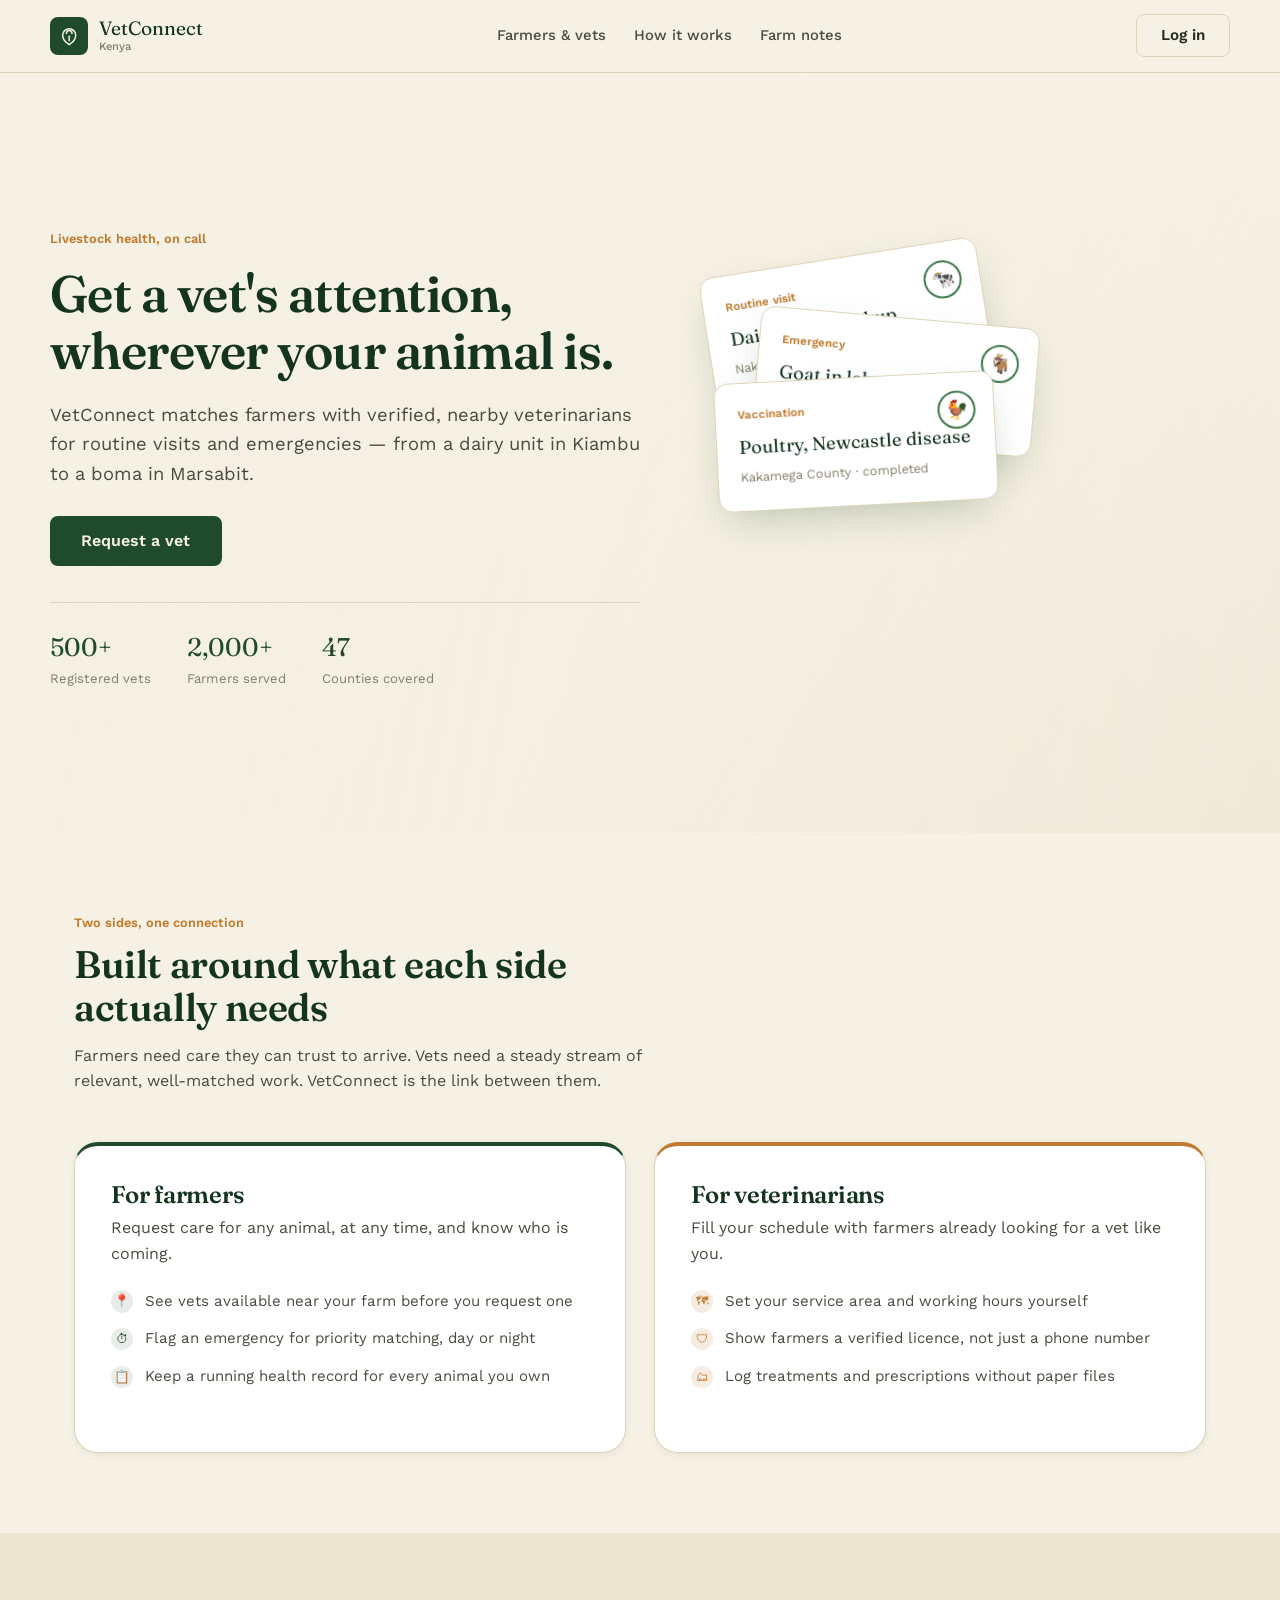
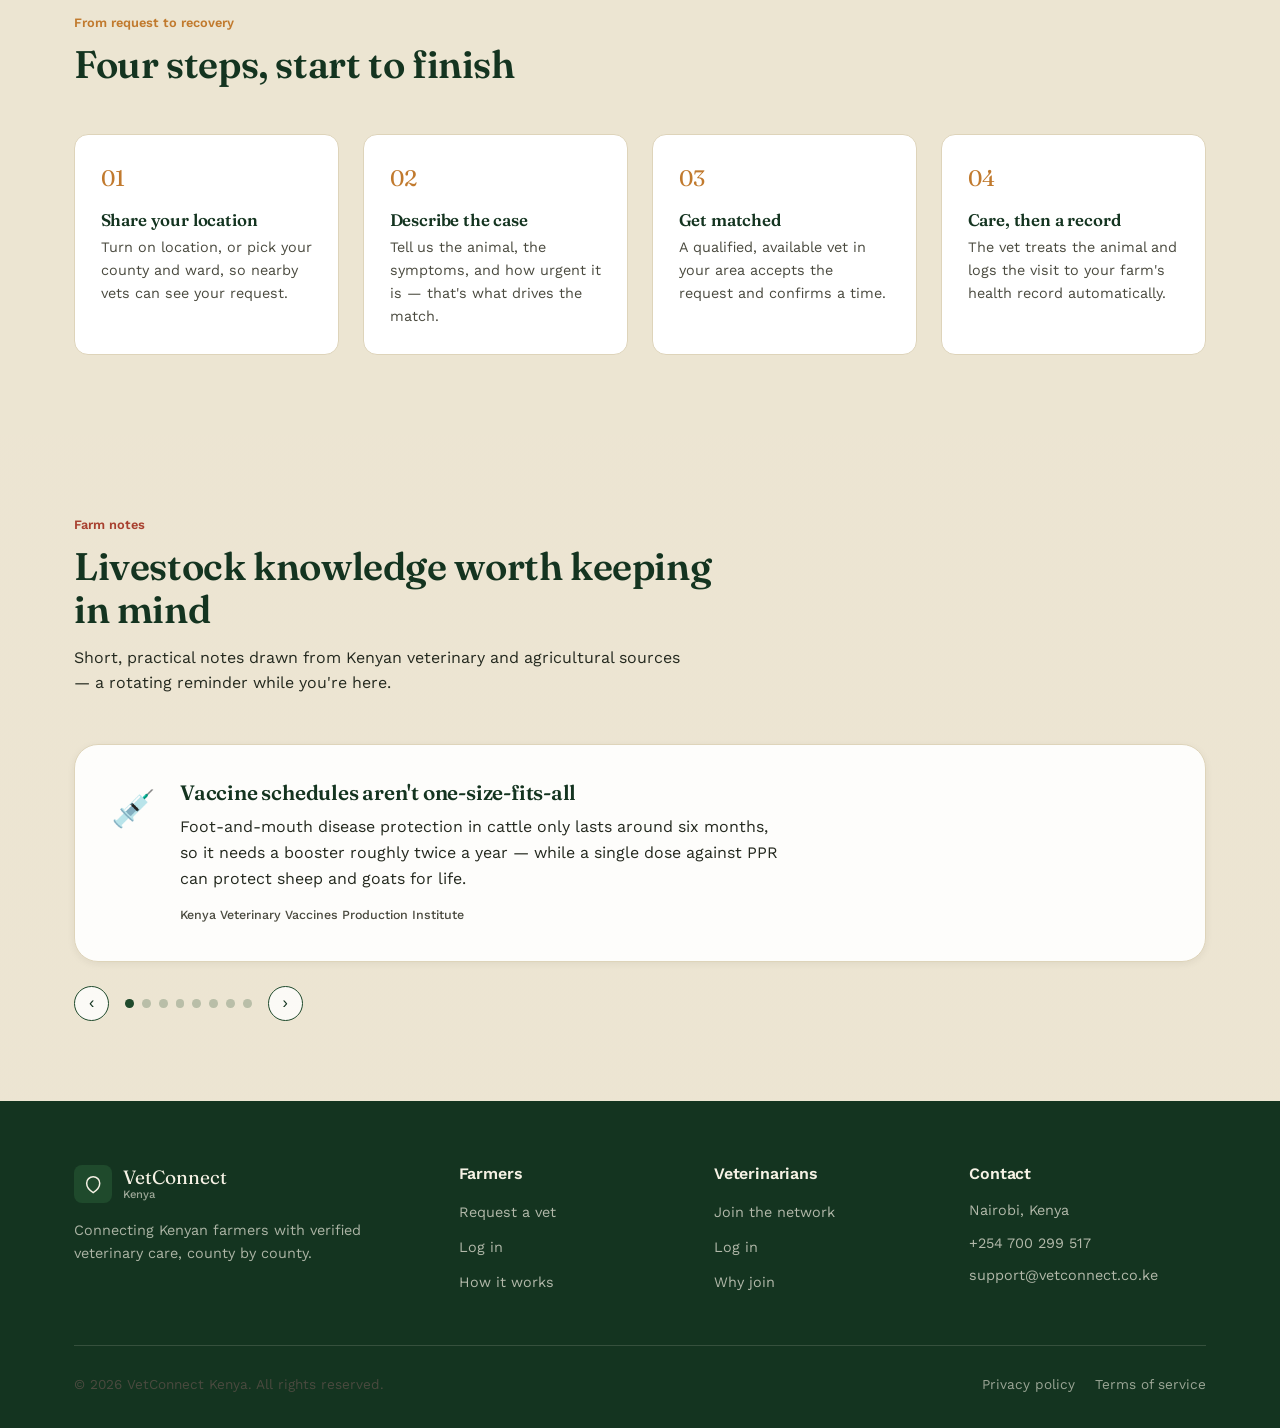
==== commit 556faf19: "Add files via upload" ====
--- a/index.html
+++ b/index.html
@@ -28,8 +28,6 @@
     </nav>
     <div class="header-actions">
       <a href="login.html" class="btn btn-outline">Log in</a>
-      <a href="register-farmer.html" class="btn btn-primary">For farmers</a>
-      <a href="register-vet.html" class="btn btn-accent">For vets</a>
     </div>
     <button class="nav-toggle" aria-label="Toggle menu"><span></span><span></span><span></span></button>
   </div>
@@ -43,7 +41,6 @@
       <p class="lede">VetConnect matches farmers with verified, nearby veterinarians for routine visits and emergencies — from a dairy unit in Kiambu to a boma in Marsabit.</p>
       <div class="hero-actions">
         <a href="register-farmer.html" class="btn btn-primary btn-lg">Request a vet</a>
-        <a href="register-vet.html" class="btn btn-outline btn-lg">Join as a veterinarian</a>
       </div>
       <div class="hero-stats">
         <div class="hero-stat"><div class="num">500+</div><div class="label">Registered vets</div></div>
@@ -90,7 +87,6 @@
           <li><span class="dot">⏱</span> Flag an emergency for priority matching, day or night</li>
           <li><span class="dot">📋</span> Keep a running health record for every animal you own</li>
         </ul>
-        <a href="register-farmer.html" class="btn btn-primary btn-block">Register as a farmer</a>
       </div>
       <div class="audience-card for-vet">
         <h3>For veterinarians</h3>
@@ -100,7 +96,6 @@
           <li><span class="dot">🛡</span> Show farmers a verified licence, not just a phone number</li>
           <li><span class="dot">🗂</span> Log treatments and prescriptions without paper files</li>
         </ul>
-        <a href="register-vet.html" class="btn btn-accent btn-block">Register as a veterinarian</a>
       </div>
     </div>
   </div>
